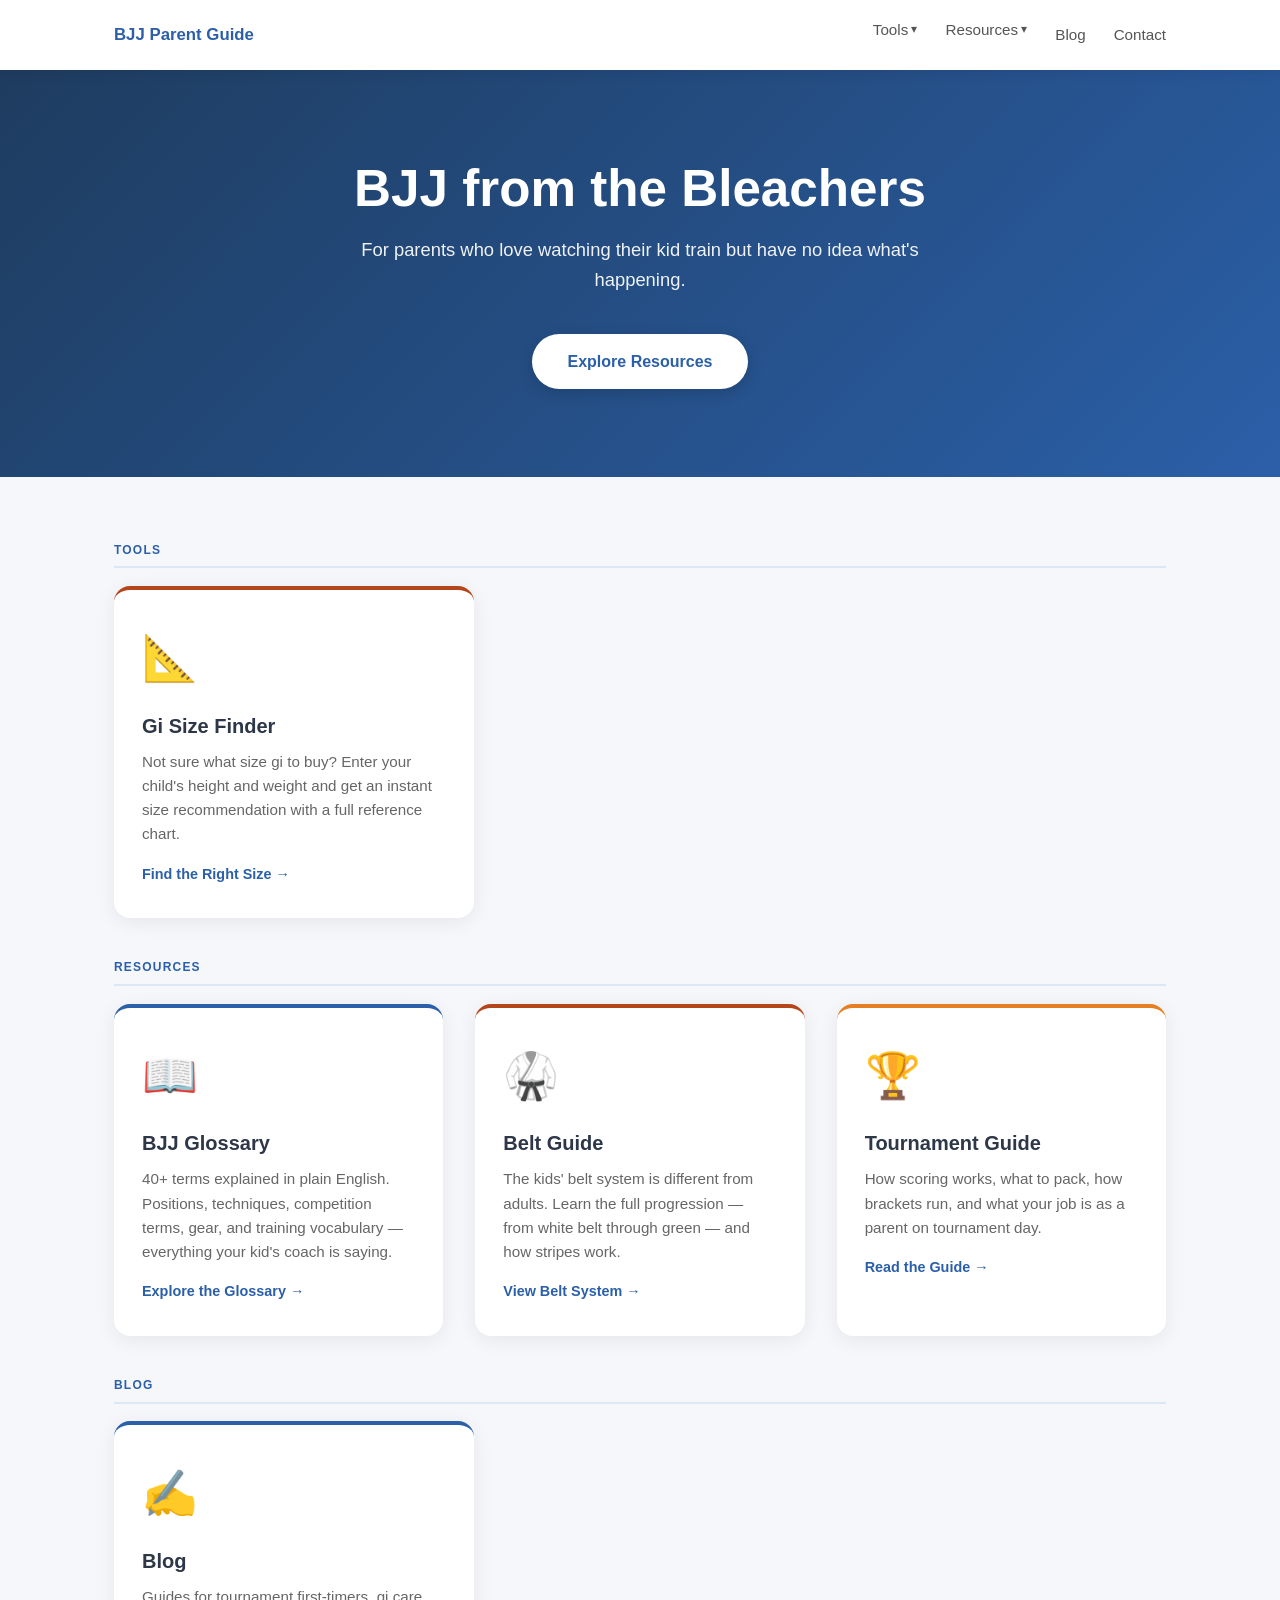
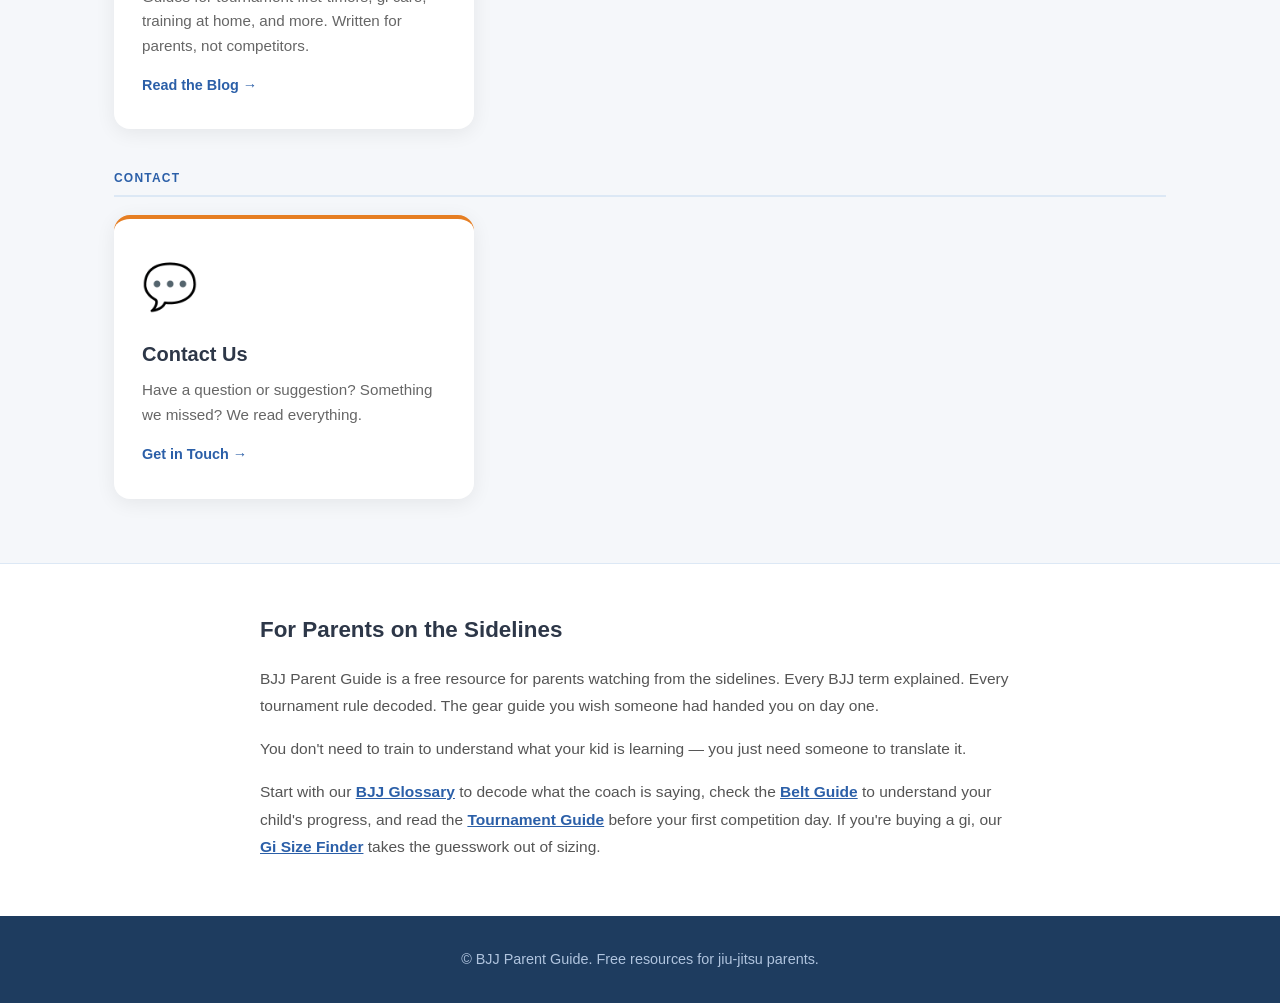
==== index.html @ 669012eb "Rename Index.html to index.html" ====
<!DOCTYPE html>
<html lang="en">
<head>
  <meta charset="UTF-8" />
  <meta name="viewport" content="width=device-width, initial-scale=1.0" />
  <title>BJJ Parent Guide | Resources for Jiu-Jitsu Parents</title>
  <meta name="description" content="BJJ Parent Guide is a free resource for parents watching from the sidelines. Every BJJ term explained, every tournament rule decoded, and the gear guide you wish someone had given you on day one." />
  <link rel="stylesheet" href="css/style.css" />
</head>
<body>

  <nav>
    <div class="nav-container">
      <a href="index.html" class="nav-logo">BJJ Parent Guide</a>
      <button class="nav-toggle" aria-label="Toggle menu">&#9776;</button>
      <ul class="nav-links">
        <li class="nav-dropdown">
          <span class="nav-dropdown-toggle">Tools</span>
          <ul class="dropdown-menu">
            <li><a href="gi-size-finder.html">Gi Size Finder</a></li>
          </ul>
        </li>
        <li class="nav-dropdown">
          <span class="nav-dropdown-toggle">Resources</span>
          <ul class="dropdown-menu">
            <li><a href="glossary.html">BJJ Glossary</a></li>
            <li><a href="belts.html">Belt Guide</a></li>
            <li><a href="tournament.html">Tournament Guide</a></li>
          </ul>
        </li>
        <li><a href="blog.html">Blog</a></li>
        <li><a href="contact.html">Contact</a></li>
      </ul>
    </div>
  </nav>

  <!-- Hero -->
  <section class="hero">
    <h1>BJJ from the Bleachers</h1>
    <p>For parents who love watching their kid train but have no idea what's happening.</p>
    <a href="#resources" class="hero-btn">Explore Resources</a>
  </section>

  <!-- Resource Cards -->
  <section class="cards-section" id="resources">

    <!-- Tools -->
    <div class="card-group">
      <h3 class="card-group-label">Tools</h3>
      <div class="cards-grid cards-grid-sm">
        <a href="gi-size-finder.html" class="card card-gi-finder">
          <div class="card-icon">📐</div>
          <h3>Gi Size Finder</h3>
          <p>Not sure what size gi to buy? Enter your child's height and weight and get an instant size recommendation with a full reference chart.</p>
          <span class="card-arrow">Find the Right Size →</span>
        </a>
      </div>
    </div>

    <!-- Resources -->
    <div class="card-group">
      <h3 class="card-group-label">Resources</h3>
      <div class="cards-grid">
        <a href="glossary.html" class="card card-glossary">
          <div class="card-icon">📖</div>
          <h3>BJJ Glossary</h3>
          <p>40+ terms explained in plain English. Positions, techniques, competition terms, gear, and training vocabulary — everything your kid's coach is saying.</p>
          <span class="card-arrow">Explore the Glossary →</span>
        </a>
        <a href="belts.html" class="card card-belts">
          <div class="card-icon">🥋</div>
          <h3>Belt Guide</h3>
          <p>The kids' belt system is different from adults. Learn the full progression — from white belt through green — and how stripes work.</p>
          <span class="card-arrow">View Belt System →</span>
        </a>
        <a href="tournament.html" class="card card-tournament">
          <div class="card-icon">🏆</div>
          <h3>Tournament Guide</h3>
          <p>How scoring works, what to pack, how brackets run, and what your job is as a parent on tournament day.</p>
          <span class="card-arrow">Read the Guide →</span>
        </a>
      </div>
    </div>

    <!-- Blog -->
    <div class="card-group">
      <h3 class="card-group-label">Blog</h3>
      <div class="cards-grid cards-grid-sm">
        <a href="blog.html" class="card card-blog">
          <div class="card-icon">✍️</div>
          <h3>Blog</h3>
          <p>Guides for tournament first-timers, gi care, training at home, and more. Written for parents, not competitors.</p>
          <span class="card-arrow">Read the Blog →</span>
        </a>
      </div>
    </div>

    <!-- Contact -->
    <div class="card-group">
      <h3 class="card-group-label">Contact</h3>
      <div class="cards-grid cards-grid-sm">
        <a href="contact.html" class="card card-contact">
          <div class="card-icon">💬</div>
          <h3>Contact Us</h3>
          <p>Have a question or suggestion? Something we missed? We read everything.</p>
          <span class="card-arrow">Get in Touch →</span>
        </a>
      </div>
    </div>

  </section>

  <!-- About section -->
  <section class="home-about">
    <div class="home-about-inner">
      <h2>For Parents on the Sidelines</h2>
      <p>BJJ Parent Guide is a free resource for parents watching from the sidelines. Every BJJ term explained. Every tournament rule decoded. The gear guide you wish someone had handed you on day one.</p>
      <p>You don't need to train to understand what your kid is learning — you just need someone to translate it.</p>
      <p>Start with our <a href="glossary.html">BJJ Glossary</a> to decode what the coach is saying, check the <a href="belts.html">Belt Guide</a> to understand your child's progress, and read the <a href="tournament.html">Tournament Guide</a> before your first competition day. If you're buying a gi, our <a href="gi-size-finder.html">Gi Size Finder</a> takes the guesswork out of sizing.</p>
    </div>
  </section>

  <footer>
    <p>&copy; <span id="copyrightYear"></span> BJJ Parent Guide. Free resources for jiu-jitsu parents.</p>
  </footer>

  <script src="js/script.js"></script>
</body>
</html>
---- css/style.css ----
/* ============================================================
   BJJ Parent Guide — style.css
   Adapted from Autism Parenting Center design system
   Colors: #2b5fa8 (primary), #1e3c5f (dark), #b5451b (red/accent),
           #e67e22 (orange), #f5f7fa (bg), #2d3748 (text)
   ============================================================ */

/* --- Reset & Base --- */
*, *::before, *::after { box-sizing: border-box; margin: 0; padding: 0; }

body {
  font-family: 'Segoe UI', Tahoma, Geneva, Verdana, sans-serif;
  color: #2d3748;
  background: #f5f7fa;
  line-height: 1.6;
}

/* --- Navigation --- */
nav {
  background: #fff;
  box-shadow: 0 2px 12px rgba(0,0,0,0.08);
  position: sticky;
  top: 0;
  z-index: 100;
}

.nav-container {
  max-width: 1100px;
  margin: 0 auto;
  padding: 0 1.5rem;
  display: flex;
  align-items: center;
  justify-content: space-between;
  height: 70px;
  gap: 1rem;
}

.nav-logo {
  font-size: 1.05rem;
  font-weight: 700;
  color: #2b5fa8;
  text-decoration: none;
  flex-shrink: 0;
  line-height: 1.2;
}

.nav-links {
  display: flex;
  list-style: none;
  gap: 1.75rem;
}

.nav-links a {
  text-decoration: none;
  color: #555;
  font-weight: 500;
  font-size: 0.95rem;
  transition: color 0.2s;
  white-space: nowrap;
}

.nav-links a:hover,
.nav-links a.active { color: #2b5fa8; }

.nav-toggle {
  display: none;
  background: none;
  border: none;
  font-size: 1.6rem;
  cursor: pointer;
  color: #555;
  line-height: 1;
}

/* --- Dropdown Nav --- */
.nav-dropdown { position: relative; }

.nav-dropdown-toggle {
  cursor: pointer;
  color: #555;
  font-weight: 500;
  font-size: 0.95rem;
  white-space: nowrap;
  display: flex;
  align-items: center;
  gap: 0.2rem;
  background: none;
  border: none;
  font-family: inherit;
  padding: 0;
  line-height: 1;
}

.nav-dropdown-toggle::after {
  content: '▾';
  font-size: 0.72rem;
  display: inline-block;
}

.nav-dropdown:hover .nav-dropdown-toggle,
.nav-dropdown.open .nav-dropdown-toggle { color: #2b5fa8; }

.dropdown-menu {
  display: none;
  position: absolute;
  top: calc(100% + 12px);
  left: 50%;
  transform: translateX(-50%);
  background: #fff;
  border-radius: 12px;
  box-shadow: 0 8px 24px rgba(0,0,0,0.12);
  padding: 0.5rem 0;
  list-style: none;
  min-width: 190px;
  z-index: 200;
}

.nav-dropdown:hover .dropdown-menu,
.nav-dropdown.open .dropdown-menu { display: block; }

.dropdown-menu li a {
  display: block;
  padding: 0.55rem 1.25rem;
  color: #555;
  text-decoration: none;
  font-size: 0.9rem;
  white-space: nowrap;
  transition: background 0.15s, color 0.15s;
}

.dropdown-menu li a:hover,
.dropdown-menu li a.active { background: #eef3fb; color: #2b5fa8; }

/* --- Hero --- */
.hero {
  background: linear-gradient(135deg, #1e3c5f 0%, #2b5fa8 100%);
  color: #fff;
  padding: 5.5rem 1.5rem;
  text-align: center;
}

.hero h1 {
  font-size: clamp(2rem, 5vw, 3.2rem);
  margin-bottom: 1rem;
  line-height: 1.2;
}

.hero p {
  font-size: 1.15rem;
  max-width: 620px;
  margin: 0 auto 2.5rem;
  opacity: 0.93;
}

.hero-btn {
  display: inline-block;
  background: #fff;
  color: #2b5fa8;
  text-decoration: none;
  padding: 0.9rem 2.2rem;
  border-radius: 30px;
  font-weight: 700;
  font-size: 1rem;
  box-shadow: 0 4px 15px rgba(0,0,0,0.15);
  transition: transform 0.2s, box-shadow 0.2s;
}

.hero-btn:hover {
  transform: translateY(-2px);
  box-shadow: 0 6px 22px rgba(0,0,0,0.2);
}

/* --- Page Header (inner pages) --- */
.page-header {
  background: linear-gradient(135deg, #1e3c5f 0%, #2b5fa8 100%);
  color: #fff;
  padding: 3.5rem 1.5rem;
  text-align: center;
}

.page-header h1 { font-size: clamp(1.8rem, 4vw, 2.8rem); }

.page-header p {
  font-size: 1.05rem;
  opacity: 0.9;
  margin-top: 0.6rem;
  max-width: 600px;
  margin-left: auto;
  margin-right: auto;
}

/* --- Home Cards --- */
.cards-section {
  max-width: 1100px;
  margin: 4rem auto;
  padding: 0 1.5rem;
}

.cards-grid {
  display: grid;
  grid-template-columns: repeat(auto-fit, minmax(280px, 1fr));
  gap: 2rem;
}

.card {
  background: #fff;
  border-radius: 16px;
  padding: 2rem 1.75rem;
  box-shadow: 0 4px 20px rgba(0,0,0,0.07);
  text-decoration: none;
  color: inherit;
  display: block;
  border-top: 4px solid transparent;
  transition: transform 0.2s, box-shadow 0.2s;
}

.card:hover {
  transform: translateY(-5px);
  box-shadow: 0 8px 30px rgba(0,0,0,0.12);
}

.card.card-glossary   { border-top-color: #2b5fa8; }
.card.card-belts      { border-top-color: #b5451b; }
.card.card-tournament { border-top-color: #e67e22; }
.card.card-gi-finder  { border-top-color: #b5451b; }
.card.card-blog       { border-top-color: #2b5fa8; }
.card.card-contact    { border-top-color: #e67e22; }

/* --- Card Groups (Homepage) --- */
.card-group { margin-bottom: 2.5rem; }

.card-group-label {
  font-size: 0.75rem;
  font-weight: 700;
  text-transform: uppercase;
  letter-spacing: 0.1em;
  color: #2b5fa8;
  margin-bottom: 1.1rem;
  padding-bottom: 0.4rem;
  border-bottom: 2px solid #dce8f5;
}

.cards-grid-sm  { max-width: 360px; }
.cards-grid-md  { max-width: 720px; }

.card-icon { font-size: 2.8rem; margin-bottom: 1rem; }

.card h3 {
  font-size: 1.25rem;
  color: #2d3748;
  margin-bottom: 0.5rem;
}

.card p { color: #666; font-size: 0.95rem; line-height: 1.6; }

.card-arrow {
  display: inline-block;
  margin-top: 1rem;
  color: #2b5fa8;
  font-weight: 600;
  font-size: 0.9rem;
}

/* --- Contact / Forms --- */
.contact-section {
  max-width: 640px;
  margin: 3rem auto 5rem;
  padding: 0 1.5rem;
}

.contact-note {
  color: #4a5568;
  font-size: 0.97rem;
  line-height: 1.7;
  margin-bottom: 1.75rem;
}

.contact-card {
  background: #fff;
  border-radius: 16px;
  padding: 2.5rem;
  box-shadow: 0 4px 20px rgba(0,0,0,0.08);
}

.form-group { margin-bottom: 1.25rem; }

.form-group label {
  display: block;
  font-weight: 600;
  color: #444;
  margin-bottom: 0.45rem;
  font-size: 0.95rem;
}

.form-control {
  width: 100%;
  padding: 0.75rem 1rem;
  border: 2px solid #dde8f0;
  border-radius: 10px;
  font-size: 1rem;
  font-family: inherit;
  transition: border-color 0.2s;
}

.form-control:focus {
  outline: none;
  border-color: #2b5fa8;
}

textarea.form-control {
  resize: vertical;
  min-height: 130px;
}

.btn-submit {
  width: 100%;
  background: #2b5fa8;
  color: #fff;
  border: none;
  padding: 0.9rem;
  border-radius: 10px;
  font-size: 1rem;
  font-weight: 600;
  cursor: pointer;
  transition: background 0.2s;
  margin-top: 0.5rem;
  font-family: inherit;
}

.btn-submit:hover { background: #1e4d8a; }

.form-success {
  display: none;
  background: #edf5e8;
  border: 1px solid #6daf7e;
  border-radius: 10px;
  padding: 1.5rem;
  text-align: center;
  color: #3d7a50;
  font-weight: 600;
  margin-top: 1rem;
  font-size: 1.05rem;
}

/* --- Footer --- */
footer {
  background: #1e3c5f;
  color: #b0c4de;
  text-align: center;
  padding: 2rem 1.5rem;
  font-size: 0.9rem;
}

footer a { color: #a0c4e8; text-decoration: none; }
footer a:hover { text-decoration: underline; }

/* --- Blog Section --- */
.blog-section {
  max-width: 1000px;
  margin: 3rem auto 5rem;
  padding: 0 1.5rem;
}

.blog-filters {
  display: flex;
  flex-wrap: wrap;
  gap: 0.6rem;
  margin-bottom: 2.5rem;
}

.blog-filter-btn {
  background: #f0f4f8;
  border: 1.5px solid transparent;
  padding: 0.45rem 1.1rem;
  border-radius: 20px;
  font-size: 0.85rem;
  font-weight: 600;
  cursor: pointer;
  color: #4a5568;
  transition: background 0.2s, color 0.2s, border-color 0.2s;
  font-family: inherit;
  opacity: 0.7;
}

.blog-filter-btn:hover { background: #e2eaf3; opacity: 1; }

.blog-filter-btn.active {
  background: #2b5fa8;
  color: #fff;
  border-color: #2b5fa8;
  opacity: 1;
}

.blog-grid {
  display: grid;
  grid-template-columns: repeat(auto-fill, minmax(300px, 1fr));
  gap: 1.75rem;
}

.blog-empty {
  background: #fff;
  border-radius: 14px;
  padding: 3rem 2rem;
  text-align: center;
  box-shadow: 0 3px 14px rgba(0,0,0,0.06);
  color: #666;
}

.blog-empty p {
  font-size: 1rem;
  line-height: 1.65;
  max-width: 480px;
  margin: 0 auto;
}

/* --- Home About Section --- */
.home-about {
  background: #fff;
  border-top: 1px solid #dce8f5;
  padding: 3rem 1.5rem 3.5rem;
}

.home-about-inner {
  max-width: 760px;
  margin: 0 auto;
}

.home-about-inner h2 {
  font-size: 1.4rem;
  color: #2d3748;
  margin-bottom: 1.1rem;
}

.home-about-inner p {
  color: #555;
  font-size: 0.97rem;
  line-height: 1.75;
  margin-bottom: 1rem;
}

.home-about-inner p:last-child { margin-bottom: 0; }

.home-about-inner a { color: #2b5fa8; font-weight: 600; }

/* --- CTA Button (general) --- */
.btn-cta {
  display: inline-block;
  background: #e67e22;
  color: #fff;
  text-decoration: none;
  padding: 0.75rem 1.75rem;
  border-radius: 30px;
  font-weight: 700;
  font-size: 0.95rem;
  transition: background 0.2s, transform 0.2s;
}

.btn-cta:hover {
  background: #cf6d17;
  transform: translateY(-1px);
}

/* ============================================================
   GLOSSARY
   ============================================================ */
.glossary-container { max-width: 860px; margin: 2rem auto 4rem; padding: 0 1.5rem; }
.glossary-filters { display:flex; flex-wrap:wrap; gap:.5rem; margin-bottom:2rem; }
.gloss-filter-btn { background:#f0f4f8; border:1.5px solid transparent; padding:.4rem .9rem; border-radius:20px; font-size:.85rem; font-weight:600; cursor:pointer; color:#4a5568; font-family:inherit; transition:background .2s; }
.gloss-filter-btn.active { background:#2b5fa8; color:#fff; border-color:#2b5fa8; }
.gloss-section { margin-bottom:2.5rem; }
.gloss-section-label { font-size:.75rem; font-weight:700; text-transform:uppercase; letter-spacing:.1em; color:#2b5fa8; margin-bottom:1rem; padding-bottom:.4rem; border-bottom:2px solid #dce8f5; }
.gloss-grid { display:grid; grid-template-columns:repeat(auto-fill,minmax(260px,1fr)); gap:1rem; }
.gloss-card { background:#fff; border-radius:12px; padding:1.1rem 1.25rem; box-shadow:0 2px 8px rgba(0,0,0,.06); border-left:4px solid #2b5fa8; }
.gloss-card.red   { border-left-color:#b5451b; }
.gloss-card.orange{ border-left-color:#e67e22; }
.gloss-card.purple{ border-left-color:#7b3fa0; }
.gloss-card.green { border-left-color:#3a8a4f; }
.gloss-term { font-size:1rem; font-weight:700; color:#1a202c; margin-bottom:.3rem; }
.gloss-def  { font-size:.88rem; color:#4a5568; line-height:1.55; margin:0; }
.gloss-badge { display:inline-block; font-size:.68rem; font-weight:700; text-transform:uppercase; letter-spacing:.05em; padding:.15rem .6rem; border-radius:20px; margin-bottom:.4rem; }
.gloss-badge-position   { background:#e8f0fb; color:#3a5fa0; }
.gloss-badge-technique  { background:#fdecea; color:#9b2335; }
.gloss-badge-competition{ background:#fef3e2; color:#a0620a; }
.gloss-badge-gear       { background:#f0ebfb; color:#6b3fa0; }
.gloss-badge-training   { background:#e8f4ee; color:#3d7a4f; }

/* ============================================================
   BELT GUIDE
   ============================================================ */
.belts-container { max-width:860px; margin:2rem auto 4rem; padding:0 1.5rem; }
.belt-system-note { background:#fff8f0; border-left:4px solid #e67e22; border-radius:8px; padding:1rem 1.25rem; margin-bottom:2rem; font-size:.92rem; color:#5a3a1a; line-height:1.6; }
.belt-track { display:flex; flex-direction:column; gap:.75rem; margin-bottom:2.5rem; }
.belt-row { display:flex; align-items:center; gap:1rem; }
.belt-bar { width:120px; height:28px; border-radius:6px; flex-shrink:0; border:2px solid rgba(0,0,0,.12); }
.belt-bar-white   { background:#f0f0f0; }
.belt-bar-grey    { background:#808080; }
.belt-bar-yellow  { background:#e6b800; }
.belt-bar-orange  { background:#e67e22; }
.belt-bar-green   { background:#3a8a4f; }
.belt-bar-blue    { background:#2b5fa8; }
.belt-bar-purple  { background:#7b3fa0; }
.belt-bar-brown   { background:#7b4f2e; }
.belt-bar-black   { background:#1a1a1a; }
.belt-bar-half { position:relative; overflow:hidden; }
.belt-bar-half::after { content:''; position:absolute; top:0; right:0; width:50%; height:100%; }
.belt-bar-grey-white::after  { background:#f0f0f0; }
.belt-bar-grey-black::after  { background:#1a1a1a; }
.belt-bar-yellow-white::after{ background:#f0f0f0; }
.belt-bar-yellow-black::after{ background:#1a1a1a; }
.belt-bar-orange-white::after{ background:#f0f0f0; }
.belt-bar-orange-black::after{ background:#1a1a1a; }
.belt-bar-green-white::after { background:#f0f0f0; }
.belt-bar-green-black::after { background:#1a1a1a; }
.belt-info { flex:1; }
.belt-name { font-size:.98rem; font-weight:700; color:#1a202c; }
.belt-note { font-size:.83rem; color:#666; margin-top:.15rem; }

.stripe-explainer { background:#fff; border-radius:14px; padding:1.5rem; box-shadow:0 3px 14px rgba(0,0,0,.07); margin-bottom:2.5rem; }
.stripe-explainer h2 { font-size:1.2rem; color:#2b5fa8; margin-bottom:.75rem; }
.stripe-explainer p { font-size:.9rem; color:#555; line-height:1.65; margin-bottom:.75rem; }
.stripe-demo { display:flex; align-items:center; gap:.5rem; margin-top:1rem; }
.stripe-belt { width:80px; height:20px; background:#f0f0f0; border:1.5px solid #ccc; border-radius:4px; position:relative; }
.stripe { position:absolute; right:0; top:0; width:10px; height:100%; background:#1a1a1a; border-radius:0 3px 3px 0; }
.stripe-2 { right:11px; }
.stripe-3 { right:22px; }
.stripe-4 { right:33px; }

/* Promotion tracker */
.promo-tracker { background:#fff; border-radius:14px; padding:1.5rem 1.75rem; box-shadow:0 3px 14px rgba(0,0,0,.07); margin-bottom:2.5rem; }
.promo-tracker h2 { font-size:1.2rem; color:#2b5fa8; margin-bottom:.5rem; }
.promo-tracker p { font-size:.9rem; color:#555; margin-bottom:1rem; line-height:1.6; }
.promo-print-btn { display:inline-flex; align-items:center; gap:.4rem; background:#2b5fa8; color:#fff; border:none; border-radius:8px; padding:.55rem 1.2rem; font-size:.9rem; font-weight:600; cursor:pointer; font-family:inherit; transition:background .2s; text-decoration:none; margin-bottom:1.25rem; }
.promo-print-btn:hover { background:#1e4d8a; }
.tracker-table { width:100%; border-collapse:collapse; font-size:.87rem; }
.tracker-table th { background:#1e3c5f; color:#fff; padding:.5rem .75rem; text-align:left; font-weight:600; }
.tracker-table td { padding:.45rem .75rem; border-bottom:1px solid #e8edf3; color:#2d3748; vertical-align:middle; }
.tracker-table tr:nth-child(even) td { background:#f7f9fc; }
.tracker-check { width:28px; height:28px; border:2px solid #2b5fa8; border-radius:4px; display:inline-block; }

.belt-section-heading { font-size:1.15rem; font-weight:700; color:#1e3c5f; margin:2rem 0 1rem; }

/* ============================================================
   GI SIZE FINDER
   ============================================================ */
.gi-finder-container { max-width:700px; margin:2rem auto 4rem; padding:0 1.5rem; }
.gi-finder-card { background:#fff; border-radius:16px; padding:2rem; box-shadow:0 4px 20px rgba(0,0,0,.08); }
.gi-finder-card h2 { font-size:1.25rem; color:#1e3c5f; margin-bottom:.5rem; }
.gi-finder-card > p { font-size:.93rem; color:#4a5568; line-height:1.65; margin-bottom:1.5rem; }
.gi-form-row { display:grid; grid-template-columns:1fr 1fr; gap:1.25rem; margin-bottom:1.5rem; }
@media (max-width:500px) { .gi-form-row { grid-template-columns:1fr; } }
.gi-field-label { display:block; font-weight:600; color:#444; margin-bottom:.45rem; font-size:.93rem; }
.gi-unit-toggle { display:flex; gap:.5rem; margin-bottom:.75rem; }
.gi-unit-btn { background:#f0f4f8; border:1.5px solid transparent; padding:.35rem .9rem; border-radius:20px; font-size:.85rem; font-weight:600; cursor:pointer; font-family:inherit; transition:background .2s; color:#4a5568; }
.gi-unit-btn.active { background:#2b5fa8; color:#fff; border-color:#2b5fa8; }
.gi-inputs { display:flex; gap:.5rem; align-items:center; flex-wrap:wrap; }
.gi-input { width:80px; padding:.65rem .75rem; border:2px solid #dde8f0; border-radius:8px; font-size:.95rem; font-family:inherit; transition:border-color .2s; }
.gi-input:focus { outline:none; border-color:#2b5fa8; }
.gi-input-wide { width:100%; }
.gi-input-label { font-size:.85rem; color:#666; }
.gi-submit { width:100%; background:#2b5fa8; color:#fff; border:none; padding:.85rem; border-radius:10px; font-size:1rem; font-weight:600; cursor:pointer; transition:background .2s; margin-top:.5rem; font-family:inherit; }
.gi-submit:hover { background:#1e4d8a; }
.gi-result { display:none; background:#eef3fb; border:2px solid #2b5fa8; border-radius:12px; padding:1.5rem; margin-top:1.5rem; }
.gi-result-size { font-size:2.5rem; font-weight:800; color:#2b5fa8; line-height:1; margin-bottom:.25rem; }
.gi-result-label { font-size:.85rem; color:#555; margin-bottom:1rem; }
.gi-result-note { font-size:.88rem; color:#4a5568; line-height:1.6; }
.gi-disclaimer { font-size:.82rem; color:#888; font-style:italic; margin-top:1.25rem; line-height:1.55; }
.gi-chart { margin-top:2.5rem; }
.gi-chart h3 { font-size:1rem; font-weight:700; color:#1a202c; margin-bottom:.75rem; }
.gi-table { width:100%; border-collapse:collapse; font-size:.88rem; }
.gi-table th { background:#2b5fa8; color:#fff; padding:.5rem .75rem; text-align:left; font-weight:600; }
.gi-table td { padding:.5rem .75rem; border-bottom:1px solid #e8edf3; color:#2d3748; }
.gi-table tr:nth-child(even) td { background:#f7f9fc; }
.gi-table tr.highlight td { background:#fef3e2; font-weight:600; }

/* ============================================================
   TOURNAMENT PAGE
   ============================================================ */
.scoring-container { max-width:860px; margin:2rem auto 4rem; padding:0 1.5rem; }
.scoring-section-title { font-size:1.3rem; font-weight:700; color:#1e3c5f; margin-bottom:1rem; }
.scoring-table-wrap { overflow-x:auto; margin-bottom:2.5rem; }
.scoring-table { width:100%; border-collapse:collapse; font-size:.9rem; }
.scoring-table th { background:#1e3c5f; color:#fff; padding:.65rem 1rem; text-align:left; font-weight:600; }
.scoring-table td { padding:.65rem 1rem; border-bottom:1px solid #e8edf3; color:#2d3748; vertical-align:top; }
.scoring-table tr:nth-child(even) td { background:#f7f9fc; }
.pts-badge { display:inline-block; background:#2b5fa8; color:#fff; font-weight:700; border-radius:20px; padding:.15rem .7rem; font-size:.85rem; }
.pts-badge-red { background:#b5451b; }
.pts-badge-orange { background:#e67e22; }

.checklist-card { background:#fff; border-radius:14px; padding:1.5rem 1.75rem; box-shadow:0 3px 14px rgba(0,0,0,.07); margin-bottom:1.5rem; }
.checklist-card h3 { font-size:1.1rem; font-weight:700; color:#1e3c5f; margin-bottom:1rem; }
.checklist-list { list-style:none; padding:0; display:flex; flex-direction:column; gap:.5rem; }
.checklist-list li { font-size:.92rem; color:#2d3748; padding-left:1.5rem; position:relative; line-height:1.5; }
.checklist-list li::before { content:'✓'; position:absolute; left:0; color:#2b5fa8; font-weight:700; }

.expect-section { background:#fff; border-radius:14px; padding:1.5rem 1.75rem; box-shadow:0 3px 14px rgba(0,0,0,.07); margin-bottom:1.5rem; }
.expect-section h2 { font-size:1.2rem; font-weight:700; color:#1e3c5f; margin-bottom:1rem; }
.expect-section ul { list-style:none; padding:0; display:flex; flex-direction:column; gap:.65rem; }
.expect-section ul li { font-size:.93rem; color:#2d3748; padding-left:1.4rem; position:relative; line-height:1.6; }
.expect-section ul li::before { content:'→'; position:absolute; left:0; color:#b5451b; font-weight:700; }

.callout-box { background:#f0f7ff; border-left:4px solid #2b5fa8; border-radius:8px; padding:1.25rem 1.5rem; margin-bottom:1.5rem; }
.callout-box h3 { font-size:1rem; font-weight:700; color:#1e3c5f; margin-bottom:.75rem; }
.callout-box ul { list-style:none; padding:0; display:flex; flex-direction:column; gap:.5rem; }
.callout-box ul li { font-size:.9rem; color:#4a5568; padding-left:1.3rem; position:relative; line-height:1.55; }
.callout-box ul li::before { content:'•'; position:absolute; left:0; color:#2b5fa8; font-weight:700; }

/* ============================================================
   RESPONSIVE
   ============================================================ */
@media (max-width: 768px) {
  .nav-links {
    display: none;
    flex-direction: column;
    position: absolute;
    top: 70px;
    left: 0;
    right: 0;
    background: #fff;
    padding: 1rem 1.5rem 1.5rem;
    box-shadow: 0 6px 16px rgba(0,0,0,0.1);
    z-index: 99;
    gap: 0.75rem;
  }

  .nav-links.open { display: flex; }
  .nav-toggle { display: block; }

  .nav-dropdown-toggle {
    width: 100%;
    justify-content: space-between;
    padding: 0.25rem 0;
  }

  .dropdown-menu {
    position: static;
    transform: none;
    box-shadow: none;
    padding: 0.25rem 0 0.25rem 1rem;
    border-left: 3px solid #dce8f5;
    border-radius: 0;
    min-width: unset;
    margin-top: 0.25rem;
  }

  .nav-dropdown:hover .dropdown-menu { display: none; }
  .nav-dropdown.open .dropdown-menu  { display: block; }

  .contact-card { padding: 1.5rem; }
  .gi-finder-card { padding: 1.25rem; }
  .blog-grid { grid-template-columns: 1fr; }

  .belt-row { flex-wrap: wrap; }
}

/* ============================================================
   PRINT — Belt Promotion Tracker
   ============================================================ */
@media print {
  nav, footer, .promo-print-btn, .page-header + .belts-container > *:not(.promo-tracker),
  .belt-system-note, .belt-track, .stripe-explainer, .belt-section-heading { display: none !important; }

  .promo-tracker { box-shadow: none; border: 1px solid #ccc; }

  * {
    -webkit-print-color-adjust: exact;
    print-color-adjust: exact;
  }
                   }
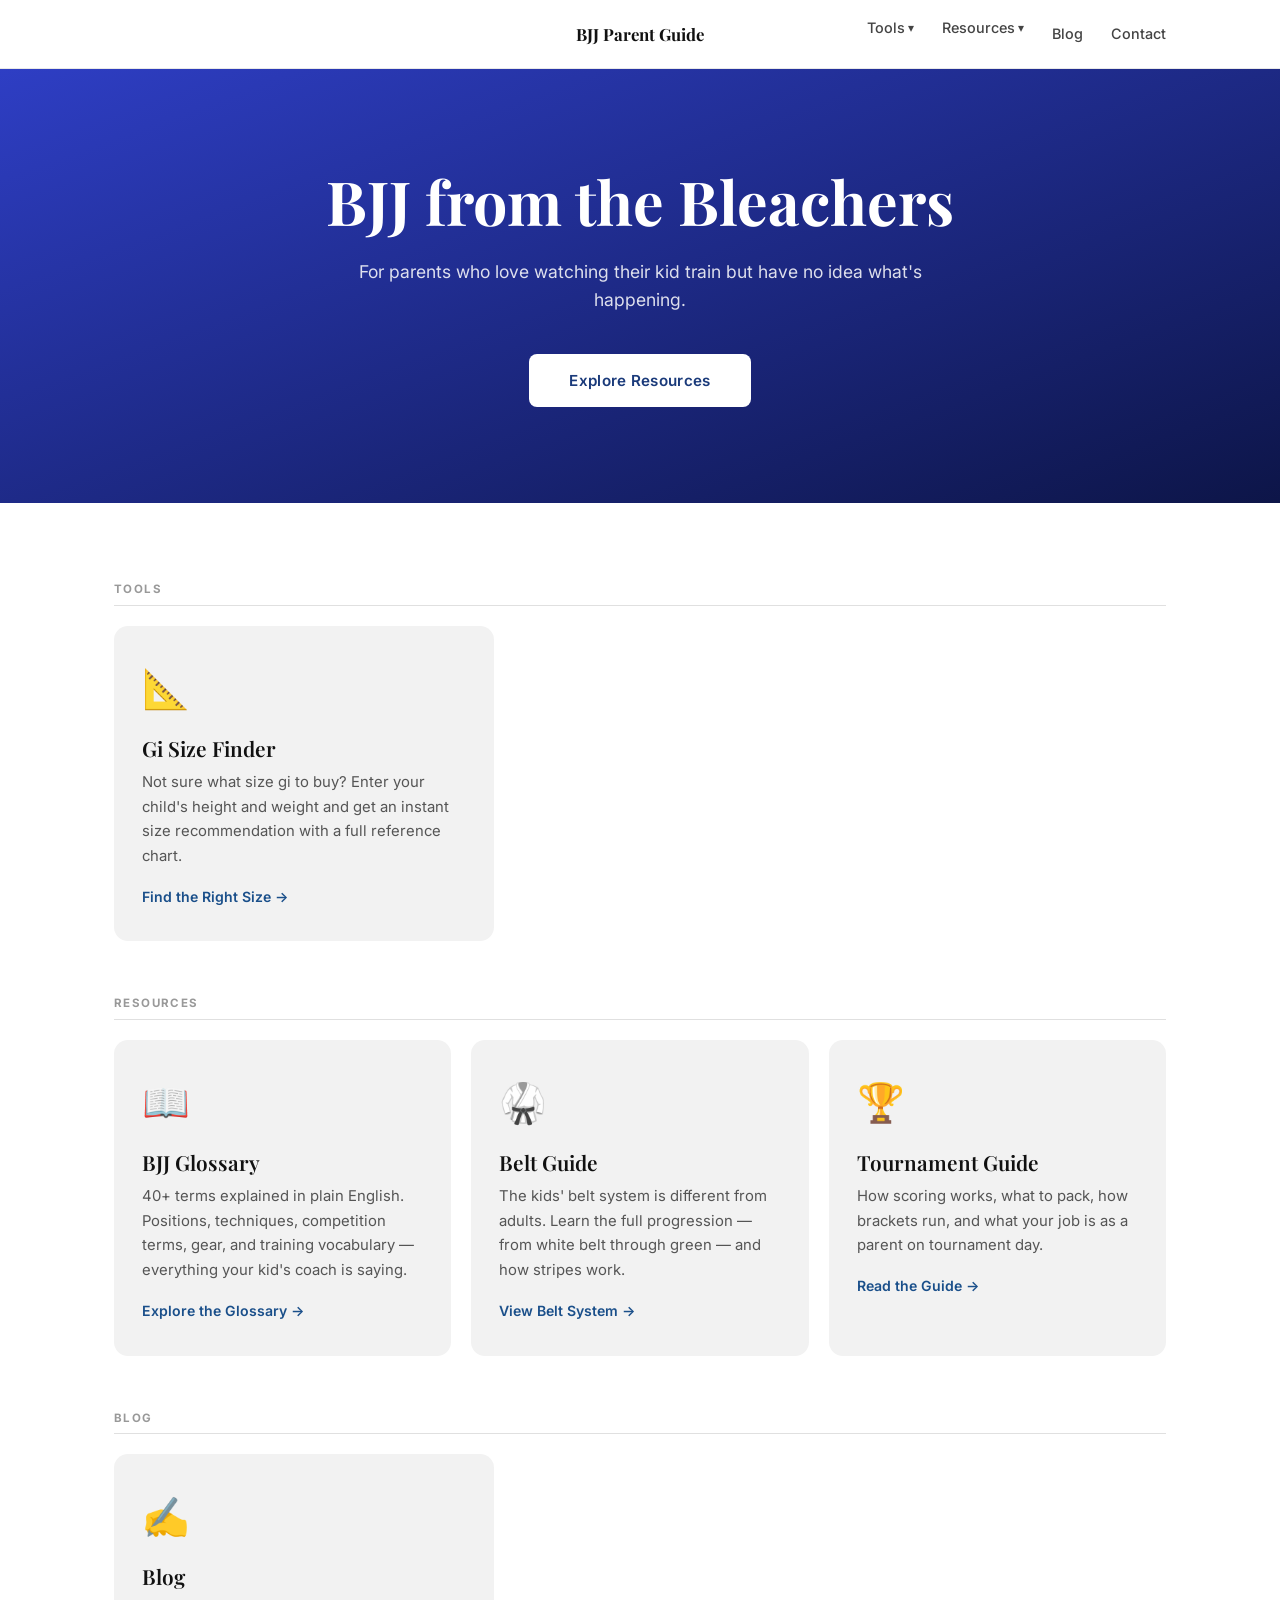
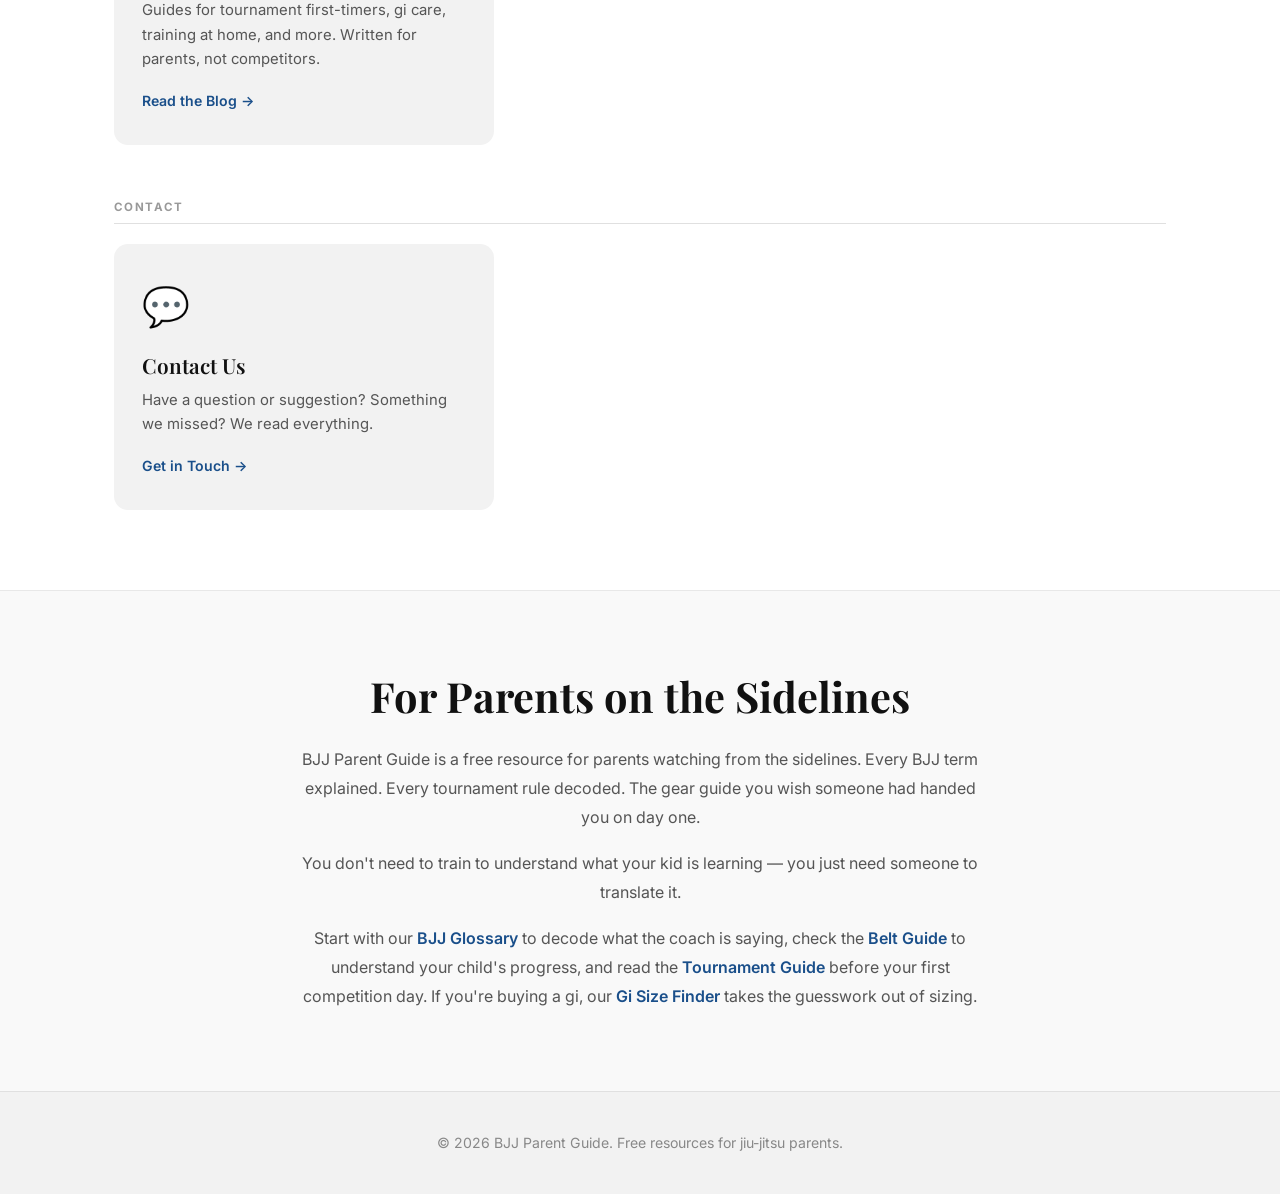
==== commit 450d0f86: "Add Articles Worth Reading to nav (index.html)" ====
--- a/index.html
+++ b/index.html
@@ -26,6 +26,7 @@
             <li><a href="glossary.html">BJJ Glossary</a></li>
             <li><a href="belts.html">Belt Guide</a></li>
             <li><a href="tournament.html">Tournament Guide</a></li>
+            <li><a href="articles.html">Articles Worth Reading</a></li>
           </ul>
         </li>
         <li><a href="blog.html">Blog</a></li>
--- a/css/style.css
+++ b/css/style.css
@@ -1,24 +1,30 @@
 /* ============================================================
    BJJ Parent Guide — style.css
-   Adapted from Autism Parenting Center design system
-   Colors: #2b5fa8 (primary), #1e3c5f (dark), #b5451b (red/accent),
-           #e67e22 (orange), #f5f7fa (bg), #2d3748 (text)
    ============================================================ */
+
+@import url('https://fonts.googleapis.com/css2?family=Playfair+Display:ital,wght@0,400;0,600;0,700;1,400&family=Inter:wght@400;500;600;700&display=swap');
 
 /* --- Reset & Base --- */
 *, *::before, *::after { box-sizing: border-box; margin: 0; padding: 0; }
 
+html { scroll-behavior: smooth; }
+
 body {
-  font-family: 'Segoe UI', Tahoma, Geneva, Verdana, sans-serif;
-  color: #2d3748;
-  background: #f5f7fa;
+  font-family: 'Inter', 'Segoe UI', sans-serif;
+  color: #111;
+  background: #fff;
   line-height: 1.6;
+}
+
+h1, h2, h3, h4, h5, h6 {
+  font-family: 'Playfair Display', Georgia, serif;
+  line-height: 1.2;
 }
 
 /* --- Navigation --- */
 nav {
   background: #fff;
-  box-shadow: 0 2px 12px rgba(0,0,0,0.08);
+  border-bottom: 1px solid #e8e8e8;
   position: sticky;
   top: 0;
   z-index: 100;
@@ -31,44 +37,48 @@
   display: flex;
   align-items: center;
   justify-content: space-between;
-  height: 70px;
-  gap: 1rem;
+  height: 68px;
+  position: relative;
 }
 
 .nav-logo {
+  font-family: 'Playfair Display', Georgia, serif;
   font-size: 1.05rem;
   font-weight: 700;
-  color: #2b5fa8;
+  color: #111;
   text-decoration: none;
-  flex-shrink: 0;
-  line-height: 1.2;
+  position: absolute;
+  left: 50%;
+  transform: translateX(-50%);
+  white-space: nowrap;
 }
 
 .nav-links {
   display: flex;
   list-style: none;
   gap: 1.75rem;
+  margin-left: auto;
 }
 
 .nav-links a {
   text-decoration: none;
-  color: #555;
+  color: #444;
   font-weight: 500;
-  font-size: 0.95rem;
+  font-size: 0.9rem;
   transition: color 0.2s;
   white-space: nowrap;
 }
 
 .nav-links a:hover,
-.nav-links a.active { color: #2b5fa8; }
+.nav-links a.active { color: #111; }
 
 .nav-toggle {
   display: none;
   background: none;
   border: none;
-  font-size: 1.6rem;
+  font-size: 1.5rem;
   cursor: pointer;
-  color: #555;
+  color: #333;
   line-height: 1;
 }
 
@@ -77,9 +87,9 @@
 
 .nav-dropdown-toggle {
   cursor: pointer;
-  color: #555;
+  color: #444;
   font-weight: 500;
-  font-size: 0.95rem;
+  font-size: 0.9rem;
   white-space: nowrap;
   display: flex;
   align-items: center;
@@ -89,16 +99,16 @@
   font-family: inherit;
   padding: 0;
   line-height: 1;
+  transition: color 0.2s;
 }
 
 .nav-dropdown-toggle::after {
   content: '▾';
   font-size: 0.72rem;
-  display: inline-block;
 }
 
 .nav-dropdown:hover .nav-dropdown-toggle,
-.nav-dropdown.open .nav-dropdown-toggle { color: #2b5fa8; }
+.nav-dropdown.open .nav-dropdown-toggle { color: #111; }
 
 .dropdown-menu {
   display: none;
@@ -121,70 +131,72 @@
 .dropdown-menu li a {
   display: block;
   padding: 0.55rem 1.25rem;
-  color: #555;
+  color: #444;
   text-decoration: none;
   font-size: 0.9rem;
   white-space: nowrap;
-  transition: background 0.15s, color 0.15s;
+  transition: background 0.15s;
 }
 
 .dropdown-menu li a:hover,
-.dropdown-menu li a.active { background: #eef3fb; color: #2b5fa8; }
+.dropdown-menu li a.active { background: #f5f5f5; color: #111; }
 
 /* --- Hero --- */
 .hero {
-  background: linear-gradient(135deg, #1e3c5f 0%, #2b5fa8 100%);
+  background: linear-gradient(160deg, #2e3ec4 0%, #0d1548 100%);
   color: #fff;
-  padding: 5.5rem 1.5rem;
+  padding: 6rem 1.5rem;
   text-align: center;
 }
 
 .hero h1 {
-  font-size: clamp(2rem, 5vw, 3.2rem);
-  margin-bottom: 1rem;
-  line-height: 1.2;
+  font-size: clamp(2.2rem, 6vw, 3.8rem);
+  margin-bottom: 1.25rem;
+  font-weight: 700;
 }
 
 .hero p {
-  font-size: 1.15rem;
-  max-width: 620px;
+  font-family: 'Inter', sans-serif;
+  font-size: 1.1rem;
+  max-width: 580px;
   margin: 0 auto 2.5rem;
-  opacity: 0.93;
+  opacity: 0.85;
 }
 
 .hero-btn {
   display: inline-block;
   background: #fff;
-  color: #2b5fa8;
+  color: #1a3a7a;
   text-decoration: none;
-  padding: 0.9rem 2.2rem;
-  border-radius: 30px;
-  font-weight: 700;
-  font-size: 1rem;
-  box-shadow: 0 4px 15px rgba(0,0,0,0.15);
-  transition: transform 0.2s, box-shadow 0.2s;
+  padding: 0.9rem 2.5rem;
+  border-radius: 8px;
+  font-weight: 600;
+  font-size: 0.95rem;
+  letter-spacing: 0.02em;
+  transition: opacity 0.2s, transform 0.2s;
 }
 
 .hero-btn:hover {
+  opacity: 0.9;
   transform: translateY(-2px);
-  box-shadow: 0 6px 22px rgba(0,0,0,0.2);
 }
 
 /* --- Page Header (inner pages) --- */
 .page-header {
-  background: linear-gradient(135deg, #1e3c5f 0%, #2b5fa8 100%);
+  background: linear-gradient(160deg, #2e3ec4 0%, #0d1548 100%);
   color: #fff;
-  padding: 3.5rem 1.5rem;
+  padding: 4rem 1.5rem;
   text-align: center;
 }
 
 .page-header h1 { font-size: clamp(1.8rem, 4vw, 2.8rem); }
 
 .page-header p {
+  font-family: 'Inter', sans-serif;
   font-size: 1.05rem;
-  opacity: 0.9;
-  margin-top: 0.6rem;
-  max-width: 600px;
+  opacity: 0.85;
+  margin-top: 0.75rem;
+  max-width: 580px;
   margin-left: auto;
   margin-right: auto;
 }
@@ -192,73 +204,137 @@
 /* --- Home Cards --- */
 .cards-section {
   max-width: 1100px;
-  margin: 4rem auto;
+  margin: 5rem auto;
   padding: 0 1.5rem;
 }
 
 .cards-grid {
   display: grid;
   grid-template-columns: repeat(auto-fit, minmax(280px, 1fr));
-  gap: 2rem;
+  gap: 1.25rem;
 }
 
 .card {
-  background: #fff;
-  border-radius: 16px;
+  background: #f2f2f2;
+  border-radius: 14px;
   padding: 2rem 1.75rem;
-  box-shadow: 0 4px 20px rgba(0,0,0,0.07);
   text-decoration: none;
   color: inherit;
   display: block;
-  border-top: 4px solid transparent;
+  border-top: none;
   transition: transform 0.2s, box-shadow 0.2s;
 }
 
 .card:hover {
-  transform: translateY(-5px);
-  box-shadow: 0 8px 30px rgba(0,0,0,0.12);
-}
-
-.card.card-glossary   { border-top-color: #2b5fa8; }
-.card.card-belts      { border-top-color: #b5451b; }
-.card.card-tournament { border-top-color: #e67e22; }
-.card.card-gi-finder  { border-top-color: #b5451b; }
-.card.card-blog       { border-top-color: #2b5fa8; }
-.card.card-contact    { border-top-color: #e67e22; }
+  transform: translateY(-4px);
+  box-shadow: 0 8px 24px rgba(0,0,0,0.1);
+}
+
+.card.card-glossary,
+.card.card-belts,
+.card.card-tournament,
+.card.card-gi-finder,
+.card.card-blog,
+.card.card-contact { border-top: none; }
 
 /* --- Card Groups (Homepage) --- */
-.card-group { margin-bottom: 2.5rem; }
+.card-group { margin-bottom: 3.5rem; }
 
 .card-group-label {
-  font-size: 0.75rem;
+  font-family: 'Inter', sans-serif;
+  font-size: 0.72rem;
   font-weight: 700;
   text-transform: uppercase;
-  letter-spacing: 0.1em;
-  color: #2b5fa8;
-  margin-bottom: 1.1rem;
-  padding-bottom: 0.4rem;
-  border-bottom: 2px solid #dce8f5;
-}
-
-.cards-grid-sm  { max-width: 360px; }
-.cards-grid-md  { max-width: 720px; }
-
-.card-icon { font-size: 2.8rem; margin-bottom: 1rem; }
+  letter-spacing: 0.12em;
+  color: #999;
+  margin-bottom: 1.25rem;
+  padding-bottom: 0.5rem;
+  border-bottom: 1px solid #e0e0e0;
+}
+
+.cards-grid-sm  { max-width: 380px; }
+.cards-grid-md  { max-width: 760px; }
+
+.card-icon { font-size: 2.4rem; margin-bottom: 1rem; }
 
 .card h3 {
-  font-size: 1.25rem;
-  color: #2d3748;
-  margin-bottom: 0.5rem;
-}
-
-.card p { color: #666; font-size: 0.95rem; line-height: 1.6; }
+  font-size: 1.3rem;
+  color: #111;
+  margin-bottom: 0.6rem;
+  font-weight: 600;
+}
+
+.card p {
+  font-family: 'Inter', sans-serif;
+  color: #555;
+  font-size: 0.93rem;
+  line-height: 1.65;
+}
 
 .card-arrow {
   display: inline-block;
-  margin-top: 1rem;
-  color: #2b5fa8;
-  font-weight: 600;
-  font-size: 0.9rem;
+  margin-top: 1.1rem;
+  color: #1a4f8a;
+  font-weight: 600;
+  font-size: 0.88rem;
+  font-family: 'Inter', sans-serif;
+}
+
+/* --- Home About Section --- */
+.home-about {
+  background: #f9f9f9;
+  border-top: 1px solid #e8e8e8;
+  padding: 5rem 1.5rem;
+}
+
+.home-about-inner {
+  max-width: 700px;
+  margin: 0 auto;
+  text-align: center;
+}
+
+.home-about-inner h2 {
+  font-size: clamp(1.8rem, 4vw, 2.6rem);
+  color: #111;
+  margin-bottom: 1.5rem;
+}
+
+.home-about-inner p {
+  font-family: 'Inter', sans-serif;
+  color: #555;
+  font-size: 1rem;
+  line-height: 1.8;
+  margin-bottom: 1.1rem;
+}
+
+.home-about-inner p:last-child { margin-bottom: 0; }
+
+.home-about-inner a {
+  color: #1a4f8a;
+  font-weight: 600;
+  text-decoration: none;
+}
+
+.home-about-inner a:hover { text-decoration: underline; }
+
+/* --- CTA Button (general) --- */
+.btn-cta {
+  display: inline-block;
+  background: #1a4f8a;
+  color: #fff;
+  text-decoration: none;
+  padding: 0.85rem 2rem;
+  border-radius: 8px;
+  font-weight: 600;
+  font-size: 0.95rem;
+  letter-spacing: 0.02em;
+  font-family: 'Inter', sans-serif;
+  transition: background 0.2s, transform 0.2s;
+}
+
+.btn-cta:hover {
+  background: #153f72;
+  transform: translateY(-1px);
 }
 
 /* --- Contact / Forms --- */
@@ -269,42 +345,45 @@
 }
 
 .contact-note {
-  color: #4a5568;
+  font-family: 'Inter', sans-serif;
+  color: #555;
   font-size: 0.97rem;
-  line-height: 1.7;
-  margin-bottom: 1.75rem;
+  line-height: 1.75;
+  margin-bottom: 2rem;
+  text-align: center;
 }
 
 .contact-card {
-  background: #fff;
+  background: #f2f2f2;
   border-radius: 16px;
   padding: 2.5rem;
-  box-shadow: 0 4px 20px rgba(0,0,0,0.08);
 }
 
 .form-group { margin-bottom: 1.25rem; }
 
 .form-group label {
   display: block;
-  font-weight: 600;
-  color: #444;
+  font-family: 'Inter', sans-serif;
+  font-weight: 600;
+  color: #333;
   margin-bottom: 0.45rem;
-  font-size: 0.95rem;
+  font-size: 0.93rem;
 }
 
 .form-control {
   width: 100%;
   padding: 0.75rem 1rem;
-  border: 2px solid #dde8f0;
-  border-radius: 10px;
+  border: 1.5px solid #ddd;
+  border-radius: 8px;
   font-size: 1rem;
   font-family: inherit;
+  background: #fff;
   transition: border-color 0.2s;
 }
 
 .form-control:focus {
   outline: none;
-  border-color: #2b5fa8;
+  border-color: #1a4f8a;
 }
 
 textarea.form-control {
@@ -314,20 +393,21 @@
 
 .btn-submit {
   width: 100%;
-  background: #2b5fa8;
+  background: #1a4f8a;
   color: #fff;
   border: none;
   padding: 0.9rem;
-  border-radius: 10px;
+  border-radius: 8px;
   font-size: 1rem;
   font-weight: 600;
   cursor: pointer;
   transition: background 0.2s;
   margin-top: 0.5rem;
   font-family: inherit;
-}
-
-.btn-submit:hover { background: #1e4d8a; }
+  letter-spacing: 0.02em;
+}
+
+.btn-submit:hover { background: #153f72; }
 
 .form-success {
   display: none;
@@ -344,14 +424,16 @@
 
 /* --- Footer --- */
 footer {
-  background: #1e3c5f;
-  color: #b0c4de;
+  background: #f2f2f2;
+  color: #888;
   text-align: center;
-  padding: 2rem 1.5rem;
-  font-size: 0.9rem;
-}
-
-footer a { color: #a0c4e8; text-decoration: none; }
+  padding: 2.5rem 1.5rem;
+  font-family: 'Inter', sans-serif;
+  font-size: 0.88rem;
+  border-top: 1px solid #e0e0e0;
+}
+
+footer a { color: #666; text-decoration: none; }
 footer a:hover { text-decoration: underline; }
 
 /* --- Blog Section --- */
@@ -369,250 +451,209 @@
 }
 
 .blog-filter-btn {
-  background: #f0f4f8;
+  background: #f2f2f2;
   border: 1.5px solid transparent;
   padding: 0.45rem 1.1rem;
   border-radius: 20px;
   font-size: 0.85rem;
   font-weight: 600;
   cursor: pointer;
-  color: #4a5568;
-  transition: background 0.2s, color 0.2s, border-color 0.2s;
+  color: #555;
+  transition: background 0.2s, color 0.2s;
   font-family: inherit;
-  opacity: 0.7;
-}
-
-.blog-filter-btn:hover { background: #e2eaf3; opacity: 1; }
+}
+
+.blog-filter-btn:hover { background: #e5e5e5; color: #111; }
 
 .blog-filter-btn.active {
-  background: #2b5fa8;
+  background: #1a4f8a;
   color: #fff;
-  border-color: #2b5fa8;
-  opacity: 1;
+  border-color: #1a4f8a;
 }
 
 .blog-grid {
   display: grid;
   grid-template-columns: repeat(auto-fill, minmax(300px, 1fr));
-  gap: 1.75rem;
+  gap: 1.5rem;
 }
 
 .blog-empty {
-  background: #fff;
+  background: #f2f2f2;
   border-radius: 14px;
   padding: 3rem 2rem;
   text-align: center;
-  box-shadow: 0 3px 14px rgba(0,0,0,0.06);
   color: #666;
 }
 
 .blog-empty p {
+  font-family: 'Inter', sans-serif;
   font-size: 1rem;
   line-height: 1.65;
   max-width: 480px;
   margin: 0 auto;
 }
 
-/* --- Home About Section --- */
-.home-about {
-  background: #fff;
-  border-top: 1px solid #dce8f5;
-  padding: 3rem 1.5rem 3.5rem;
-}
-
-.home-about-inner {
-  max-width: 760px;
-  margin: 0 auto;
-}
-
-.home-about-inner h2 {
-  font-size: 1.4rem;
-  color: #2d3748;
-  margin-bottom: 1.1rem;
-}
-
-.home-about-inner p {
-  color: #555;
-  font-size: 0.97rem;
-  line-height: 1.75;
-  margin-bottom: 1rem;
-}
-
-.home-about-inner p:last-child { margin-bottom: 0; }
-
-.home-about-inner a { color: #2b5fa8; font-weight: 600; }
-
-/* --- CTA Button (general) --- */
-.btn-cta {
-  display: inline-block;
-  background: #e67e22;
-  color: #fff;
-  text-decoration: none;
-  padding: 0.75rem 1.75rem;
-  border-radius: 30px;
-  font-weight: 700;
-  font-size: 0.95rem;
-  transition: background 0.2s, transform 0.2s;
-}
-
-.btn-cta:hover {
-  background: #cf6d17;
-  transform: translateY(-1px);
-}
-
 /* ============================================================
    GLOSSARY
    ============================================================ */
 .glossary-container { max-width: 860px; margin: 2rem auto 4rem; padding: 0 1.5rem; }
-.glossary-filters { display:flex; flex-wrap:wrap; gap:.5rem; margin-bottom:2rem; }
-.gloss-filter-btn { background:#f0f4f8; border:1.5px solid transparent; padding:.4rem .9rem; border-radius:20px; font-size:.85rem; font-weight:600; cursor:pointer; color:#4a5568; font-family:inherit; transition:background .2s; }
-.gloss-filter-btn.active { background:#2b5fa8; color:#fff; border-color:#2b5fa8; }
-.gloss-section { margin-bottom:2.5rem; }
-.gloss-section-label { font-size:.75rem; font-weight:700; text-transform:uppercase; letter-spacing:.1em; color:#2b5fa8; margin-bottom:1rem; padding-bottom:.4rem; border-bottom:2px solid #dce8f5; }
-.gloss-grid { display:grid; grid-template-columns:repeat(auto-fill,minmax(260px,1fr)); gap:1rem; }
-.gloss-card { background:#fff; border-radius:12px; padding:1.1rem 1.25rem; box-shadow:0 2px 8px rgba(0,0,0,.06); border-left:4px solid #2b5fa8; }
-.gloss-card.red   { border-left-color:#b5451b; }
-.gloss-card.orange{ border-left-color:#e67e22; }
-.gloss-card.purple{ border-left-color:#7b3fa0; }
-.gloss-card.green { border-left-color:#3a8a4f; }
-.gloss-term { font-size:1rem; font-weight:700; color:#1a202c; margin-bottom:.3rem; }
-.gloss-def  { font-size:.88rem; color:#4a5568; line-height:1.55; margin:0; }
-.gloss-badge { display:inline-block; font-size:.68rem; font-weight:700; text-transform:uppercase; letter-spacing:.05em; padding:.15rem .6rem; border-radius:20px; margin-bottom:.4rem; }
-.gloss-badge-position   { background:#e8f0fb; color:#3a5fa0; }
-.gloss-badge-technique  { background:#fdecea; color:#9b2335; }
-.gloss-badge-competition{ background:#fef3e2; color:#a0620a; }
-.gloss-badge-gear       { background:#f0ebfb; color:#6b3fa0; }
-.gloss-badge-training   { background:#e8f4ee; color:#3d7a4f; }
+.glossary-filters { display: flex; flex-wrap: wrap; gap: .5rem; margin-bottom: 2rem; }
+.gloss-filter-btn { background: #f2f2f2; border: 1.5px solid transparent; padding: .4rem .9rem; border-radius: 20px; font-size: .85rem; font-weight: 600; cursor: pointer; color: #555; font-family: inherit; transition: background .2s; }
+.gloss-filter-btn.active { background: #1a4f8a; color: #fff; border-color: #1a4f8a; }
+.gloss-section { margin-bottom: 2.5rem; }
+.gloss-section-label { font-family: 'Inter', sans-serif; font-size: .72rem; font-weight: 700; text-transform: uppercase; letter-spacing: .12em; color: #999; margin-bottom: 1rem; padding-bottom: .4rem; border-bottom: 1px solid #e0e0e0; }
+.gloss-grid { display: grid; grid-template-columns: repeat(auto-fill, minmax(260px, 1fr)); gap: 1rem; }
+.gloss-card { background: #f2f2f2; border-radius: 12px; padding: 1.1rem 1.25rem; border-left: 3px solid #1a4f8a; }
+.gloss-card.red    { border-left-color: #b5451b; }
+.gloss-card.orange { border-left-color: #d97706; }
+.gloss-card.purple { border-left-color: #7b3fa0; }
+.gloss-card.green  { border-left-color: #3a8a4f; }
+.gloss-term { font-family: 'Playfair Display', Georgia, serif; font-size: 1rem; font-weight: 700; color: #111; margin-bottom: .3rem; }
+.gloss-def  { font-family: 'Inter', sans-serif; font-size: .88rem; color: #555; line-height: 1.55; margin: 0; }
+.gloss-badge { display: inline-block; font-family: 'Inter', sans-serif; font-size: .68rem; font-weight: 700; text-transform: uppercase; letter-spacing: .05em; padding: .15rem .6rem; border-radius: 20px; margin-bottom: .4rem; }
+.gloss-badge-position    { background: #e8f0fb; color: #1a4f8a; }
+.gloss-badge-technique   { background: #fdecea; color: #9b2335; }
+.gloss-badge-competition { background: #fef3e2; color: #a0620a; }
+.gloss-badge-gear        { background: #f0ebfb; color: #6b3fa0; }
+.gloss-badge-training    { background: #e8f4ee; color: #3d7a4f; }
 
 /* ============================================================
    BELT GUIDE
    ============================================================ */
-.belts-container { max-width:860px; margin:2rem auto 4rem; padding:0 1.5rem; }
-.belt-system-note { background:#fff8f0; border-left:4px solid #e67e22; border-radius:8px; padding:1rem 1.25rem; margin-bottom:2rem; font-size:.92rem; color:#5a3a1a; line-height:1.6; }
-.belt-track { display:flex; flex-direction:column; gap:.75rem; margin-bottom:2.5rem; }
-.belt-row { display:flex; align-items:center; gap:1rem; }
-.belt-bar { width:120px; height:28px; border-radius:6px; flex-shrink:0; border:2px solid rgba(0,0,0,.12); }
-.belt-bar-white   { background:#f0f0f0; }
-.belt-bar-grey    { background:#808080; }
-.belt-bar-yellow  { background:#e6b800; }
-.belt-bar-orange  { background:#e67e22; }
-.belt-bar-green   { background:#3a8a4f; }
-.belt-bar-blue    { background:#2b5fa8; }
-.belt-bar-purple  { background:#7b3fa0; }
-.belt-bar-brown   { background:#7b4f2e; }
-.belt-bar-black   { background:#1a1a1a; }
-.belt-bar-half { position:relative; overflow:hidden; }
-.belt-bar-half::after { content:''; position:absolute; top:0; right:0; width:50%; height:100%; }
-.belt-bar-grey-white::after  { background:#f0f0f0; }
-.belt-bar-grey-black::after  { background:#1a1a1a; }
-.belt-bar-yellow-white::after{ background:#f0f0f0; }
-.belt-bar-yellow-black::after{ background:#1a1a1a; }
-.belt-bar-orange-white::after{ background:#f0f0f0; }
-.belt-bar-orange-black::after{ background:#1a1a1a; }
-.belt-bar-green-white::after { background:#f0f0f0; }
-.belt-bar-green-black::after { background:#1a1a1a; }
-.belt-info { flex:1; }
-.belt-name { font-size:.98rem; font-weight:700; color:#1a202c; }
-.belt-note { font-size:.83rem; color:#666; margin-top:.15rem; }
-
-.stripe-explainer { background:#fff; border-radius:14px; padding:1.5rem; box-shadow:0 3px 14px rgba(0,0,0,.07); margin-bottom:2.5rem; }
-.stripe-explainer h2 { font-size:1.2rem; color:#2b5fa8; margin-bottom:.75rem; }
-.stripe-explainer p { font-size:.9rem; color:#555; line-height:1.65; margin-bottom:.75rem; }
-.stripe-demo { display:flex; align-items:center; gap:.5rem; margin-top:1rem; }
-.stripe-belt { width:80px; height:20px; background:#f0f0f0; border:1.5px solid #ccc; border-radius:4px; position:relative; }
-.stripe { position:absolute; right:0; top:0; width:10px; height:100%; background:#1a1a1a; border-radius:0 3px 3px 0; }
-.stripe-2 { right:11px; }
-.stripe-3 { right:22px; }
-.stripe-4 { right:33px; }
-
-/* Promotion tracker */
-.promo-tracker { background:#fff; border-radius:14px; padding:1.5rem 1.75rem; box-shadow:0 3px 14px rgba(0,0,0,.07); margin-bottom:2.5rem; }
-.promo-tracker h2 { font-size:1.2rem; color:#2b5fa8; margin-bottom:.5rem; }
-.promo-tracker p { font-size:.9rem; color:#555; margin-bottom:1rem; line-height:1.6; }
-.promo-print-btn { display:inline-flex; align-items:center; gap:.4rem; background:#2b5fa8; color:#fff; border:none; border-radius:8px; padding:.55rem 1.2rem; font-size:.9rem; font-weight:600; cursor:pointer; font-family:inherit; transition:background .2s; text-decoration:none; margin-bottom:1.25rem; }
-.promo-print-btn:hover { background:#1e4d8a; }
-.tracker-table { width:100%; border-collapse:collapse; font-size:.87rem; }
-.tracker-table th { background:#1e3c5f; color:#fff; padding:.5rem .75rem; text-align:left; font-weight:600; }
-.tracker-table td { padding:.45rem .75rem; border-bottom:1px solid #e8edf3; color:#2d3748; vertical-align:middle; }
-.tracker-table tr:nth-child(even) td { background:#f7f9fc; }
-.tracker-check { width:28px; height:28px; border:2px solid #2b5fa8; border-radius:4px; display:inline-block; }
-
-.belt-section-heading { font-size:1.15rem; font-weight:700; color:#1e3c5f; margin:2rem 0 1rem; }
+.belts-container { max-width: 860px; margin: 2rem auto 4rem; padding: 0 1.5rem; }
+.belt-system-note { background: #fdf5e8; border-left: 3px solid #d97706; border-radius: 8px; padding: 1rem 1.25rem; margin-bottom: 2rem; font-family: 'Inter', sans-serif; font-size: .92rem; color: #5a3a1a; line-height: 1.6; }
+.belt-track { display: flex; flex-direction: column; gap: .75rem; margin-bottom: 2.5rem; }
+.belt-row { display: flex; align-items: center; gap: 1rem; }
+.belt-bar { width: 120px; height: 28px; border-radius: 6px; flex-shrink: 0; border: 1.5px solid rgba(0,0,0,.12); }
+.belt-bar-white   { background: #f0f0f0; }
+.belt-bar-grey    { background: #808080; }
+.belt-bar-yellow  { background: #e6b800; }
+.belt-bar-orange  { background: #e67e22; }
+.belt-bar-green   { background: #3a8a4f; }
+.belt-bar-blue    { background: #2b5fa8; }
+.belt-bar-purple  { background: #7b3fa0; }
+.belt-bar-brown   { background: #7b4f2e; }
+.belt-bar-black   { background: #1a1a1a; }
+.belt-bar-half { position: relative; overflow: hidden; }
+.belt-bar-half::after { content: ''; position: absolute; top: 0; right: 0; width: 50%; height: 100%; }
+.belt-bar-grey-white::after   { background: #f0f0f0; }
+.belt-bar-grey-black::after   { background: #1a1a1a; }
+.belt-bar-yellow-white::after { background: #f0f0f0; }
+.belt-bar-yellow-black::after { background: #1a1a1a; }
+.belt-bar-orange-white::after { background: #f0f0f0; }
+.belt-bar-orange-black::after { background: #1a1a1a; }
+.belt-bar-green-white::after  { background: #f0f0f0; }
+.belt-bar-green-black::after  { background: #1a1a1a; }
+.belt-info { flex: 1; }
+.belt-name { font-family: 'Playfair Display', Georgia, serif; font-size: .98rem; font-weight: 700; color: #111; }
+.belt-note { font-family: 'Inter', sans-serif; font-size: .83rem; color: #666; margin-top: .15rem; }
+
+.stripe-explainer { background: #f2f2f2; border-radius: 14px; padding: 1.5rem; margin-bottom: 2.5rem; }
+.stripe-explainer h2 { font-size: 1.3rem; color: #111; margin-bottom: .75rem; }
+.stripe-explainer p { font-family: 'Inter', sans-serif; font-size: .9rem; color: #555; line-height: 1.65; margin-bottom: .75rem; }
+.stripe-demo { display: grid; grid-template-columns: repeat(4, 1fr); gap: 1rem; margin-top: 1.25rem; }
+.stripe-demo-item { display: flex; flex-direction: column; align-items: center; gap: .5rem; }
+.stripe-label { font-family: 'Inter', sans-serif; font-size: .8rem; color: #666; }
+.stripe-belt { width: 100%; max-width: 90px; height: 26px; background: #fff; border: 2px solid #999; border-radius: 4px; position: relative; }
+.stripe { position: absolute; right: 0; top: 0; width: 12px; height: 100%; background: #111; border-radius: 0 2px 2px 0; }
+.stripe-2 { right: 13px; }
+.stripe-3 { right: 26px; }
+.stripe-4 { right: 39px; }
+
+.promo-tracker { background: #f2f2f2; border-radius: 14px; padding: 1.5rem 1.75rem; margin-bottom: 2.5rem; }
+.promo-tracker h2 { font-size: 1.3rem; color: #111; margin-bottom: .5rem; }
+.promo-tracker p { font-family: 'Inter', sans-serif; font-size: .9rem; color: #555; margin-bottom: 1rem; line-height: 1.6; }
+.promo-print-btn { display: inline-flex; align-items: center; gap: .4rem; background: #1a4f8a; color: #fff; border: none; border-radius: 8px; padding: .55rem 1.2rem; font-size: .9rem; font-weight: 600; cursor: pointer; font-family: inherit; transition: background .2s; text-decoration: none; margin-bottom: 1.25rem; }
+.promo-print-btn:hover { background: #153f72; }
+.tracker-table { width: 100%; border-collapse: collapse; font-size: .87rem; }
+.tracker-table th { background: #111; color: #fff; padding: .5rem .75rem; text-align: left; font-weight: 600; }
+.tracker-table td { padding: .45rem .75rem; border-bottom: 1px solid #e0e0e0; color: #333; vertical-align: middle; }
+.tracker-table tr:nth-child(even) td { background: #f9f9f9; }
+.tracker-check { width: 28px; height: 28px; border: 2px solid #1a4f8a; border-radius: 4px; display: inline-block; }
+
+.belt-section-heading { font-size: 1.2rem; font-weight: 700; color: #111; margin: 2rem 0 1rem; }
 
 /* ============================================================
    GI SIZE FINDER
    ============================================================ */
-.gi-finder-container { max-width:700px; margin:2rem auto 4rem; padding:0 1.5rem; }
-.gi-finder-card { background:#fff; border-radius:16px; padding:2rem; box-shadow:0 4px 20px rgba(0,0,0,.08); }
-.gi-finder-card h2 { font-size:1.25rem; color:#1e3c5f; margin-bottom:.5rem; }
-.gi-finder-card > p { font-size:.93rem; color:#4a5568; line-height:1.65; margin-bottom:1.5rem; }
-.gi-form-row { display:grid; grid-template-columns:1fr 1fr; gap:1.25rem; margin-bottom:1.5rem; }
-@media (max-width:500px) { .gi-form-row { grid-template-columns:1fr; } }
-.gi-field-label { display:block; font-weight:600; color:#444; margin-bottom:.45rem; font-size:.93rem; }
-.gi-unit-toggle { display:flex; gap:.5rem; margin-bottom:.75rem; }
-.gi-unit-btn { background:#f0f4f8; border:1.5px solid transparent; padding:.35rem .9rem; border-radius:20px; font-size:.85rem; font-weight:600; cursor:pointer; font-family:inherit; transition:background .2s; color:#4a5568; }
-.gi-unit-btn.active { background:#2b5fa8; color:#fff; border-color:#2b5fa8; }
-.gi-inputs { display:flex; gap:.5rem; align-items:center; flex-wrap:wrap; }
-.gi-input { width:80px; padding:.65rem .75rem; border:2px solid #dde8f0; border-radius:8px; font-size:.95rem; font-family:inherit; transition:border-color .2s; }
-.gi-input:focus { outline:none; border-color:#2b5fa8; }
-.gi-input-wide { width:100%; }
-.gi-input-label { font-size:.85rem; color:#666; }
-.gi-submit { width:100%; background:#2b5fa8; color:#fff; border:none; padding:.85rem; border-radius:10px; font-size:1rem; font-weight:600; cursor:pointer; transition:background .2s; margin-top:.5rem; font-family:inherit; }
-.gi-submit:hover { background:#1e4d8a; }
-.gi-result { display:none; background:#eef3fb; border:2px solid #2b5fa8; border-radius:12px; padding:1.5rem; margin-top:1.5rem; }
-.gi-result-size { font-size:2.5rem; font-weight:800; color:#2b5fa8; line-height:1; margin-bottom:.25rem; }
-.gi-result-label { font-size:.85rem; color:#555; margin-bottom:1rem; }
-.gi-result-note { font-size:.88rem; color:#4a5568; line-height:1.6; }
-.gi-disclaimer { font-size:.82rem; color:#888; font-style:italic; margin-top:1.25rem; line-height:1.55; }
-.gi-chart { margin-top:2.5rem; }
-.gi-chart h3 { font-size:1rem; font-weight:700; color:#1a202c; margin-bottom:.75rem; }
-.gi-table { width:100%; border-collapse:collapse; font-size:.88rem; }
-.gi-table th { background:#2b5fa8; color:#fff; padding:.5rem .75rem; text-align:left; font-weight:600; }
-.gi-table td { padding:.5rem .75rem; border-bottom:1px solid #e8edf3; color:#2d3748; }
-.gi-table tr:nth-child(even) td { background:#f7f9fc; }
-.gi-table tr.highlight td { background:#fef3e2; font-weight:600; }
+.gi-finder-container { max-width: 700px; margin: 2rem auto 4rem; padding: 0 1.5rem; }
+.gi-finder-card { background: #f2f2f2; border-radius: 16px; padding: 2rem; }
+.gi-finder-card h2 { font-size: 1.3rem; color: #111; margin-bottom: .5rem; }
+.gi-finder-card > p { font-family: 'Inter', sans-serif; font-size: .93rem; color: #555; line-height: 1.65; margin-bottom: 1.5rem; }
+.gi-form-row { display: grid; grid-template-columns: 1fr 1fr; gap: 1.25rem; margin-bottom: 1.5rem; }
+@media (max-width: 500px) { .gi-form-row { grid-template-columns: 1fr; } }
+.gi-field-label { display: block; font-family: 'Inter', sans-serif; font-weight: 600; color: #333; margin-bottom: .45rem; font-size: .93rem; }
+.gi-unit-toggle { display: flex; gap: .5rem; margin-bottom: .75rem; }
+.gi-unit-btn { background: #fff; border: 1.5px solid #ddd; padding: .35rem .9rem; border-radius: 20px; font-size: .85rem; font-weight: 600; cursor: pointer; font-family: inherit; transition: all .2s; color: #555; }
+.gi-unit-btn.active { background: #1a4f8a; color: #fff; border-color: #1a4f8a; }
+.gi-inputs { display: flex; gap: .5rem; align-items: center; flex-wrap: wrap; }
+.gi-input { width: 80px; padding: .65rem .75rem; border: 1.5px solid #ddd; border-radius: 8px; font-size: .95rem; font-family: inherit; background: #fff; transition: border-color .2s; }
+.gi-input:focus { outline: none; border-color: #1a4f8a; }
+.gi-input-wide { width: 100%; }
+.gi-input-label { font-family: 'Inter', sans-serif; font-size: .85rem; color: #666; }
+.gi-submit { width: 100%; background: #1a4f8a; color: #fff; border: none; padding: .85rem; border-radius: 8px; font-size: 1rem; font-weight: 600; cursor: pointer; transition: background .2s; margin-top: .5rem; font-family: inherit; }
+.gi-submit:hover { background: #153f72; }
+.gi-result { display: none; background: #e8f0fb; border: 2px solid #1a4f8a; border-radius: 12px; padding: 1.5rem; margin-top: 1.5rem; }
+.gi-result-size { font-family: 'Playfair Display', Georgia, serif; font-size: 2.5rem; font-weight: 700; color: #1a4f8a; line-height: 1; margin-bottom: .25rem; }
+.gi-result-label { font-family: 'Inter', sans-serif; font-size: .85rem; color: #555; margin-bottom: 1rem; }
+.gi-result-note { font-family: 'Inter', sans-serif; font-size: .88rem; color: #444; line-height: 1.6; }
+.gi-disclaimer { font-family: 'Inter', sans-serif; font-size: .82rem; color: #999; font-style: italic; margin-top: 1.25rem; line-height: 1.55; }
+.gi-chart { margin-top: 2.5rem; }
+.gi-chart h3 { font-size: 1rem; font-weight: 700; color: #111; margin-bottom: .75rem; }
+.gi-table { width: 100%; border-collapse: collapse; font-size: .88rem; }
+.gi-table th { background: #111; color: #fff; padding: .5rem .75rem; text-align: left; font-weight: 600; }
+.gi-table td { padding: .5rem .75rem; border-bottom: 1px solid #e0e0e0; color: #333; }
+.gi-table tr:nth-child(even) td { background: #f9f9f9; }
+.gi-table tr.highlight td { background: #e8f0fb; font-weight: 600; }
 
 /* ============================================================
    TOURNAMENT PAGE
    ============================================================ */
-.scoring-container { max-width:860px; margin:2rem auto 4rem; padding:0 1.5rem; }
-.scoring-section-title { font-size:1.3rem; font-weight:700; color:#1e3c5f; margin-bottom:1rem; }
-.scoring-table-wrap { overflow-x:auto; margin-bottom:2.5rem; }
-.scoring-table { width:100%; border-collapse:collapse; font-size:.9rem; }
-.scoring-table th { background:#1e3c5f; color:#fff; padding:.65rem 1rem; text-align:left; font-weight:600; }
-.scoring-table td { padding:.65rem 1rem; border-bottom:1px solid #e8edf3; color:#2d3748; vertical-align:top; }
-.scoring-table tr:nth-child(even) td { background:#f7f9fc; }
-.pts-badge { display:inline-block; background:#2b5fa8; color:#fff; font-weight:700; border-radius:20px; padding:.15rem .7rem; font-size:.85rem; }
-.pts-badge-red { background:#b5451b; }
-.pts-badge-orange { background:#e67e22; }
-
-.checklist-card { background:#fff; border-radius:14px; padding:1.5rem 1.75rem; box-shadow:0 3px 14px rgba(0,0,0,.07); margin-bottom:1.5rem; }
-.checklist-card h3 { font-size:1.1rem; font-weight:700; color:#1e3c5f; margin-bottom:1rem; }
-.checklist-list { list-style:none; padding:0; display:flex; flex-direction:column; gap:.5rem; }
-.checklist-list li { font-size:.92rem; color:#2d3748; padding-left:1.5rem; position:relative; line-height:1.5; }
-.checklist-list li::before { content:'✓'; position:absolute; left:0; color:#2b5fa8; font-weight:700; }
-
-.expect-section { background:#fff; border-radius:14px; padding:1.5rem 1.75rem; box-shadow:0 3px 14px rgba(0,0,0,.07); margin-bottom:1.5rem; }
-.expect-section h2 { font-size:1.2rem; font-weight:700; color:#1e3c5f; margin-bottom:1rem; }
-.expect-section ul { list-style:none; padding:0; display:flex; flex-direction:column; gap:.65rem; }
-.expect-section ul li { font-size:.93rem; color:#2d3748; padding-left:1.4rem; position:relative; line-height:1.6; }
-.expect-section ul li::before { content:'→'; position:absolute; left:0; color:#b5451b; font-weight:700; }
-
-.callout-box { background:#f0f7ff; border-left:4px solid #2b5fa8; border-radius:8px; padding:1.25rem 1.5rem; margin-bottom:1.5rem; }
-.callout-box h3 { font-size:1rem; font-weight:700; color:#1e3c5f; margin-bottom:.75rem; }
-.callout-box ul { list-style:none; padding:0; display:flex; flex-direction:column; gap:.5rem; }
-.callout-box ul li { font-size:.9rem; color:#4a5568; padding-left:1.3rem; position:relative; line-height:1.55; }
-.callout-box ul li::before { content:'•'; position:absolute; left:0; color:#2b5fa8; font-weight:700; }
+.scoring-container { max-width: 860px; margin: 2rem auto 4rem; padding: 0 1.5rem; }
+.scoring-section-title { font-size: 1.4rem; font-weight: 700; color: #111; margin-bottom: 1rem; }
+.scoring-table-wrap { overflow-x: auto; margin-bottom: 2.5rem; }
+.scoring-table { width: 100%; border-collapse: collapse; font-size: .9rem; }
+.scoring-table th { background: #111; color: #fff; padding: .65rem 1rem; text-align: left; font-weight: 600; }
+.scoring-table td { padding: .65rem 1rem; border-bottom: 1px solid #e0e0e0; color: #333; vertical-align: top; }
+.scoring-table tr:nth-child(even) td { background: #f9f9f9; }
+.pts-badge { display: inline-block; background: #1a4f8a; color: #fff; font-weight: 700; border-radius: 20px; padding: .15rem .7rem; font-size: .85rem; }
+.pts-badge-red { background: #b5451b; }
+.pts-badge-orange { background: #d97706; }
+
+.checklist-card { background: #f2f2f2; border-radius: 14px; padding: 1.5rem 1.75rem; margin-bottom: 1.5rem; }
+.checklist-card h3 { font-size: 1.2rem; font-weight: 700; color: #111; margin-bottom: 1rem; }
+.checklist-list { list-style: none; padding: 0; display: flex; flex-direction: column; gap: .5rem; }
+.checklist-list li { font-family: 'Inter', sans-serif; font-size: .92rem; color: #333; padding-left: 1.5rem; position: relative; line-height: 1.5; }
+.checklist-list li::before { content: '✓'; position: absolute; left: 0; color: #1a4f8a; font-weight: 700; }
+
+.expect-section { background: #f2f2f2; border-radius: 14px; padding: 1.5rem 1.75rem; margin-bottom: 1.5rem; }
+.expect-section h2 { font-size: 1.25rem; font-weight: 700; color: #111; margin-bottom: 1rem; }
+.expect-section ul { list-style: none; padding: 0; display: flex; flex-direction: column; gap: .65rem; }
+.expect-section ul li { font-family: 'Inter', sans-serif; font-size: .93rem; color: #333; padding-left: 1.4rem; position: relative; line-height: 1.6; }
+.expect-section ul li::before { content: '→'; position: absolute; left: 0; color: #b5451b; font-weight: 700; }
+
+.callout-box { background: #e8f0fb; border-left: 3px solid #1a4f8a; border-radius: 8px; padding: 1.25rem 1.5rem; margin-bottom: 1.5rem; }
+.callout-box h3 { font-size: 1rem; font-weight: 700; color: #111; margin-bottom: .75rem; }
+.callout-box ul { list-style: none; padding: 0; display: flex; flex-direction: column; gap: .5rem; }
+.callout-box ul li { font-family: 'Inter', sans-serif; font-size: .9rem; color: #444; padding-left: 1.3rem; position: relative; line-height: 1.55; }
+.callout-box ul li::before { content: '•'; position: absolute; left: 0; color: #1a4f8a; font-weight: 700; }
 
 /* ============================================================
    RESPONSIVE
    ============================================================ */
 @media (max-width: 768px) {
+  .nav-logo {
+    position: static;
+    transform: none;
+    flex: 1;
+    text-align: center;
+  }
+
   .nav-links {
     display: none;
     flex-direction: column;
     position: absolute;
-    top: 70px;
+    top: 68px;
     left: 0;
     right: 0;
     background: #fff;
@@ -620,6 +661,7 @@
     box-shadow: 0 6px 16px rgba(0,0,0,0.1);
     z-index: 99;
     gap: 0.75rem;
+    border-top: 1px solid #e8e8e8;
   }
 
   .nav-links.open { display: flex; }
@@ -636,7 +678,7 @@
     transform: none;
     box-shadow: none;
     padding: 0.25rem 0 0.25rem 1rem;
-    border-left: 3px solid #dce8f5;
+    border-left: 2px solid #e0e0e0;
     border-radius: 0;
     min-width: unset;
     margin-top: 0.25rem;
@@ -648,7 +690,6 @@
   .contact-card { padding: 1.5rem; }
   .gi-finder-card { padding: 1.25rem; }
   .blog-grid { grid-template-columns: 1fr; }
-
   .belt-row { flex-wrap: wrap; }
 }
 
@@ -665,4 +706,4 @@
     -webkit-print-color-adjust: exact;
     print-color-adjust: exact;
   }
-                   }
+}
